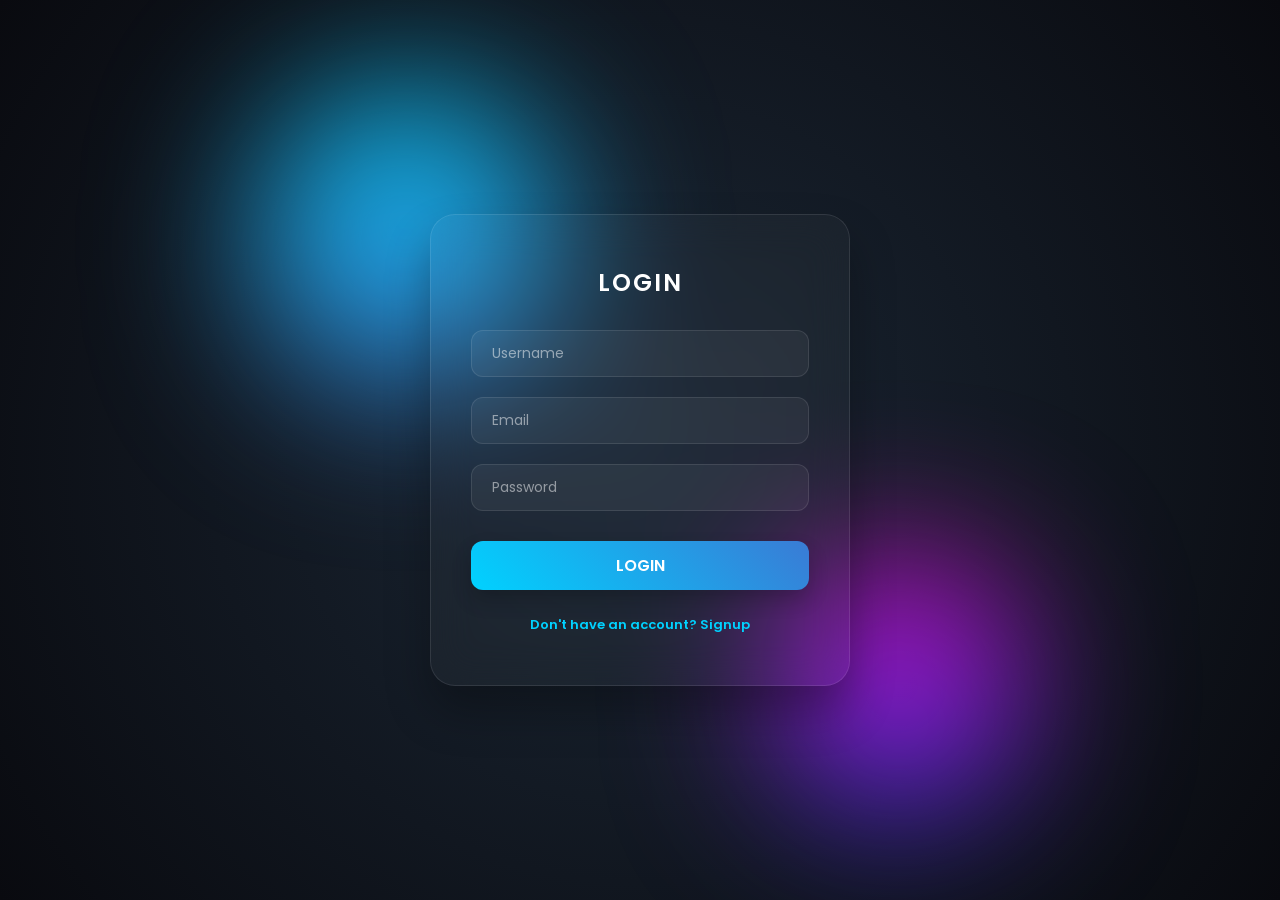
==== index.html @ 37e94e47 "frontend code" ====
<!DOCTYPE html>
<html lang="en">
<head>
    <meta charset="UTF-8">
    <meta name="viewport" content="width=device-width, initial-scale=1.0">
    <title>Login</title>
    <link rel="stylesheet" href="style.css">
</head>
<body>
    <div class="container">
  <h2>Login</h2>
  <input id="username" placeholder="Username">
  <input id="email" placeholder="Email">
  <input id="password" type="password" placeholder="Password">
  <button onclick="login()">Login</button>
  <p class="signupkey"><a href="signup.html">Don't have an account? Signup</a></p>
</div>
<script src="app.js"></script>
</body>
</html>
---- style.css ----
@import url('https://fonts.googleapis.com/css2?family=Poppins:wght@300;400;600&display=swap');

* {
    margin: 0;
    padding: 0;
    box-sizing: border-box;
    font-family: 'Poppins', sans-serif;
}

body {
    height: 100vh;
    display: flex;
    justify-content: center;
    align-items: center;
    background: radial-gradient(circle at center, #1b2735 0%, #090a0f 100%);
    overflow: hidden;
    position: relative;
}

body::before {
    content: '';
    position: absolute;
    width: 300px;
    height: 300px;
    background: linear-gradient(#00d2ff, #3a7bd5);
    border-radius: 50%;
    top: 10%;
    left: 20%;
    filter: blur(80px);
    z-index: -1;
    animation: move 10s infinite alternate;
}

body::after {
    content: '';
    position: absolute;
    width: 250px;
    height: 250px;
    background: linear-gradient(#ff00cc, #3333ff);
    border-radius: 50%;
    bottom: 10%;
    right: 20%;
    filter: blur(80px);
    z-index: -1;
    animation: move 15s infinite alternate-reverse;
}

@keyframes move {
    from { transform: translate(0, 0); }
    to { transform: translate(50px, 100px); }
}

.container {
    background: rgba(255, 255, 255, 0.03);
    backdrop-filter: blur(20px);
    -webkit-backdrop-filter: blur(20px);
    border: 1px solid rgba(255, 255, 255, 0.1);
    border-radius: 25px;
    padding: 50px 40px;
    width: 100%;
    max-width: 420px;
    box-shadow: 0 25px 45px rgba(0, 0, 0, 0.3);
    text-align: center;
    animation: fadeIn 0.8s ease-out;
}

@keyframes fadeIn {
    from { opacity: 0; transform: translateY(20px); }
    to { opacity: 1; transform: translateY(0); }
}

h2 {
    color: #fff;
    font-weight: 600;
    letter-spacing: 2px;
    margin-bottom: 30px;
    text-transform: uppercase;
}

input {
    width: 100%;
    background: rgba(255, 255, 255, 0.05);
    border: 1px solid rgba(255, 255, 255, 0.1);
    outline: none;
    padding: 12px 20px;
    border-radius: 12px;
    color: #fff;
    font-size: 14px;
    margin-bottom: 20px;
    transition: 0.3s;
}

input::placeholder {
    color: rgba(255, 255, 255, 0.5);
}

input:focus {
    background: rgba(255, 255, 255, 0.1);
    border: 1px solid #00d2ff;
    box-shadow: 0 0 15px rgba(0, 210, 255, 0.2);
}

button {
    width: 100%;
    padding: 12px;
    margin-top: 10px;
    border: none;
    border-radius: 12px;
    background: linear-gradient(45deg, #00d2ff, #3a7bd5);
    color: #fff;
    font-weight: 600;
    font-size: 16px;
    cursor: pointer;
    transition: 0.4s;
    text-transform: uppercase;
    box-shadow: 0 10px 20px rgba(0, 0, 0, 0.2);
}

button:hover {
    letter-spacing: 2px;
    box-shadow: 0 0 25px rgba(0, 210, 255, 0.5);
    transform: scale(1.02);
}

button:active {
    transform: scale(0.98);
}

p {
    margin-top: 25px;
    color: rgba(255, 255, 255, 0.6);
    font-size: 13px;
}

a {
    color: #00d2ff;
    text-decoration: none;
    font-weight: 600;
    transition: 0.3s;
}

a:hover {
    text-decoration: underline;
    color: #fff;
}

.signupkey, .loginkey {
    animation: fadeIn 1.2s ease-in;
}
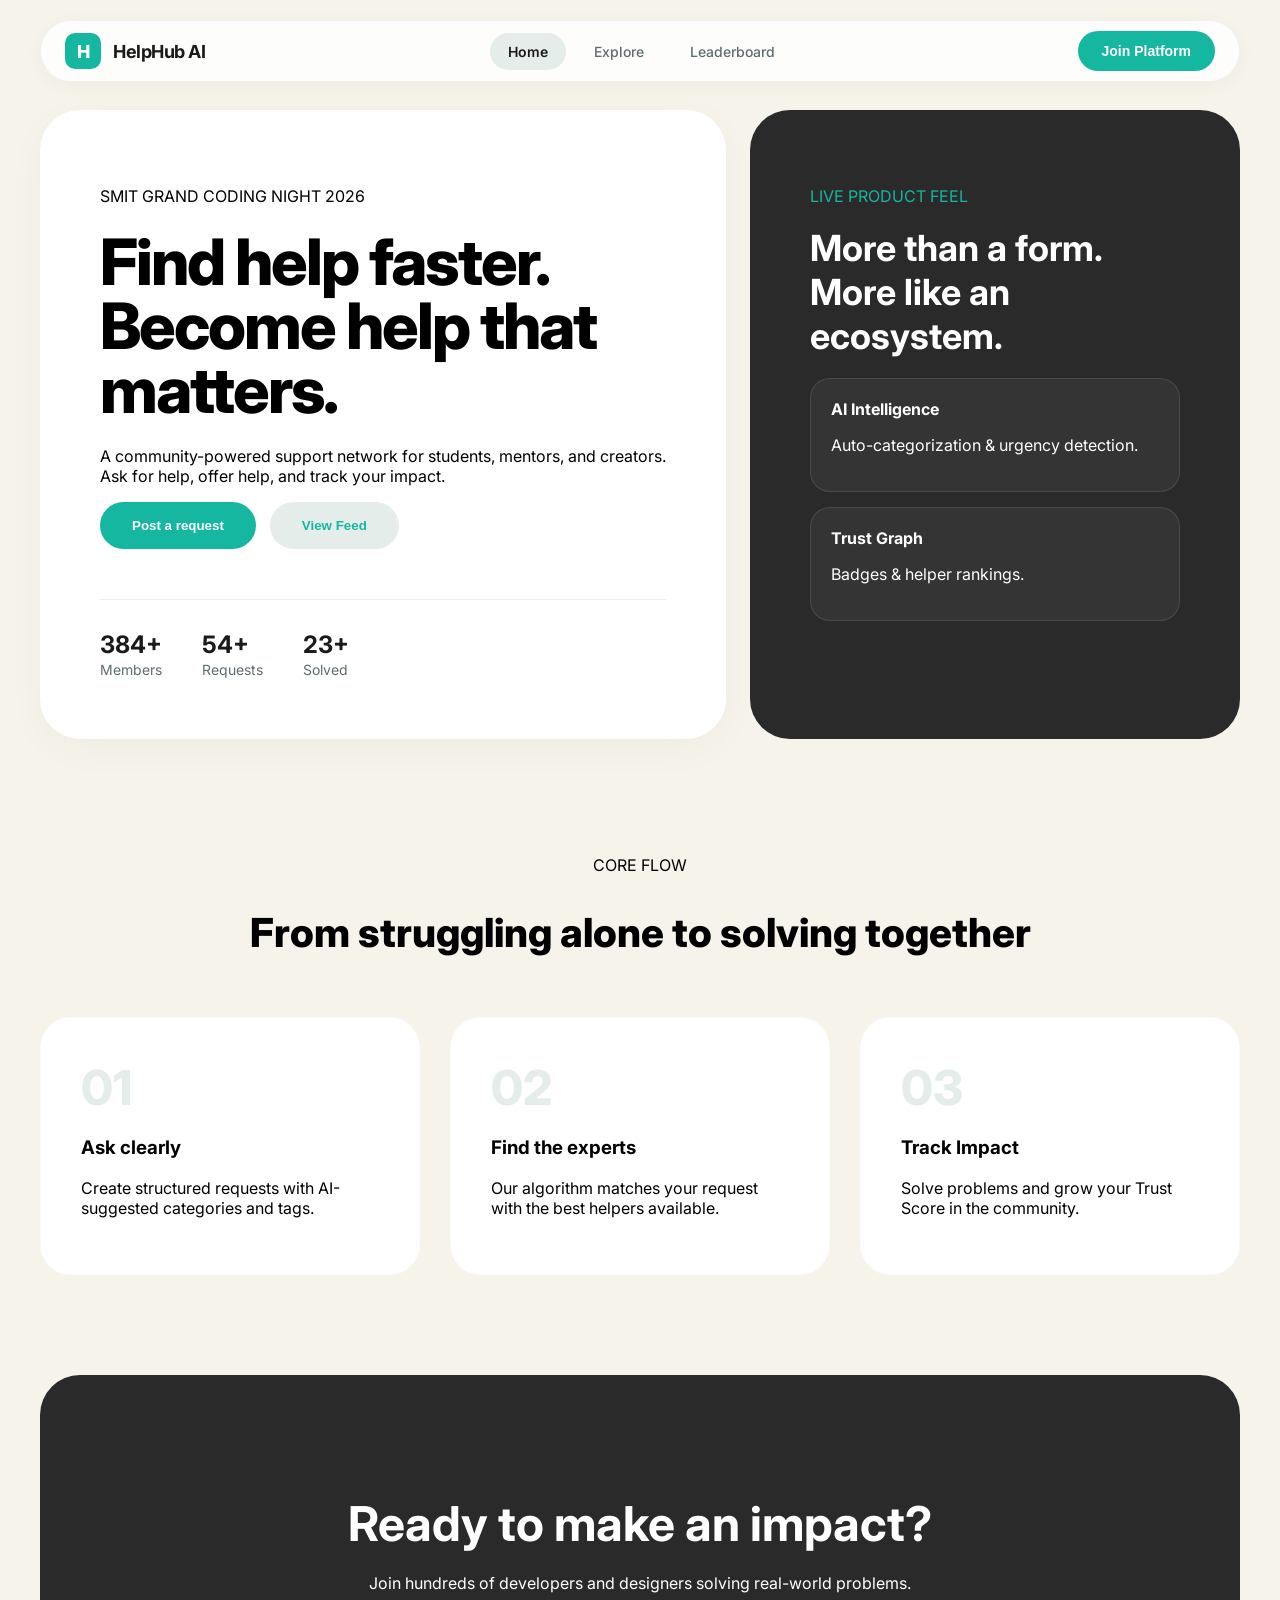
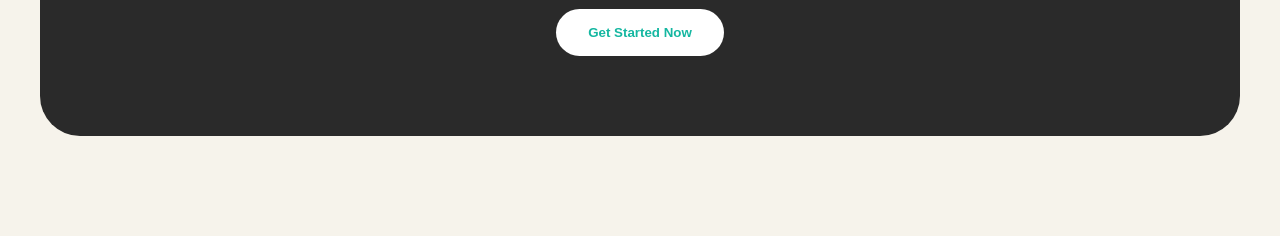
==== commit c897c8a2: "frotnend updated" ====
--- a/index.html
+++ b/index.html
@@ -3,18 +3,93 @@
 <head>
     <meta charset="UTF-8">
     <meta name="viewport" content="width=device-width, initial-scale=1.0">
-    <title>Login</title>
+    <title>HelpHub AI | Community Ecosystem</title>
     <link rel="stylesheet" href="style.css">
+    <link href="https://fonts.googleapis.com/css2?family=Inter:wght@400;600;700;800&display=swap" rel="stylesheet">
 </head>
 <body>
-    <div class="container">
-  <h2>Login</h2>
-  <input id="username" placeholder="Username">
-  <input id="email" placeholder="Email">
-  <input id="password" type="password" placeholder="Password">
-  <button onclick="login()">Login</button>
-  <p class="signupkey"><a href="signup.html">Don't have an account? Signup</a></p>
-</div>
-<script src="app.js"></script>
+
+    <nav class="navbar-wrapper container">
+        <div class="navbar-container">
+            <div class="nav-logo">
+                <div class="logo-box">H</div>
+                <span class="logo-name">HelpHub AI</span>
+            </div>
+            <div class="nav-menu">
+                <a href="index.html" class="nav-link active">Home</a>
+                <a href="explore.html" class="nav-link">Explore</a>
+                <a href="leaderboard.html" class="nav-link">Leaderboard</a>
+            </div>
+            <div class="nav-right">
+                <a href="auth.html"><button class="btn-platform">Join Platform</button></a>
+            </div>
+        </div>
+    </nav>
+
+    <section class="hero-section container">
+        <div class="hero-grid">
+            <div class="hero-main-card">
+                <p class="tag-mini">SMIT GRAND CODING NIGHT 2026</p>
+                <h1 class="display-text">Find help faster. Become help that matters.</h1>
+                <p class="hero-sub">A community-powered support network for students, mentors, and creators. Ask for help, offer help, and track your impact.</p>
+                
+                <div class="hero-btns">
+                    <button class="btn-primary"><a href="post-request.html" id="btn-1">Post a request</a></button>
+                    <button class="btn-secondary">View Feed</button>
+                </div>
+
+                <div class="hero-stats">
+                    <div class="stat-item"><strong>384+</strong><br><span>Members</span></div>
+                    <div class="stat-item"><strong>54+</strong><br><span>Requests</span></div>
+                    <div class="stat-item"><strong>23+</strong><br><span>Solved</span></div>
+                </div>
+            </div>
+
+            <div class="hero-side-card">
+                <p class="tag-mini" style="color: var(--teal-primary);">LIVE PRODUCT FEEL</p>
+                <h2>More than a form. More like an ecosystem.</h2>
+                <div class="feature-pill">
+                    <strong>AI Intelligence</strong>
+                    <p>Auto-categorization & urgency detection.</p>
+                </div>
+                <div class="feature-pill">
+                    <strong>Trust Graph</strong>
+                    <p>Badges & helper rankings.</p>
+                </div>
+            </div>
+        </div>
+    </section>
+
+    <section class="how-it-works container">
+        <p class="tag-mini" style="text-align: center;">CORE FLOW</p>
+        <h2 class="section-title">From struggling alone to solving together</h2>
+        
+        <div class="steps-grid">
+            <div class="step-card">
+                <div class="step-num">01</div>
+                <h3>Ask clearly</h3>
+                <p>Create structured requests with AI-suggested categories and tags.</p>
+            </div>
+            <div class="step-card">
+                <div class="step-num">02</div>
+                <h3>Find the experts</h3>
+                <p>Our algorithm matches your request with the best helpers available.</p>
+            </div>
+            <div class="step-card">
+                <div class="step-num">03</div>
+                <h3>Track Impact</h3>
+                <p>Solve problems and grow your Trust Score in the community.</p>
+            </div>
+        </div>
+    </section>
+
+    <section class="cta-section container">
+        <div class="cta-box">
+            <h2>Ready to make an impact?</h2>
+            <p>Join hundreds of developers and designers solving real-world problems.</p>
+            <button class="btn-primary" style="background: white; color: var(--teal-primary);">Get Started Now</button>
+        </div>
+    </section>
+
 </body>
 </html>
--- a/style.css
+++ b/style.css
@@ -1,149 +1,468 @@
-@import url('https://fonts.googleapis.com/css2?family=Poppins:wght@300;400;600&display=swap');
-
-* {
-    margin: 0;
-    padding: 0;
-    box-sizing: border-box;
-    font-family: 'Poppins', sans-serif;
-}
-
-body {
-    height: 100vh;
-    display: flex;
+:root {
+    --bg-cream: #f6f3eb;
+    --teal-primary: #15b7a1;
+    --dark-section: #2a2a2a;
+    --text-dark: #1a1a1a;
+    --text-muted: #5e6d70;
+}
+
+body { background: var(--bg-cream); font-family: 'Inter', sans-serif; overflow-x: hidden; }
+.container { max-width: 1200px; margin: 0 auto; padding: 0 20px; }
+
+/* HERO GRID */
+.hero-grid { display: grid; grid-template-columns: 1.4fr 1fr; gap: 24px; margin-top: 40px; }
+
+.hero-main-card { background: white; padding: 60px; border-radius: 40px; box-shadow: 0 10px 40px rgba(0,0,0,0.03); }
+.display-text { font-size: 64px; font-weight: 800; line-height: 1; margin: 24px 0; letter-spacing: -2px; }
+
+.hero-side-card { background: var(--dark-section); color: white; padding: 60px; border-radius: 40px; }
+.hero-side-card h2 { font-size: 36px; margin: 20px 0; }
+
+.feature-pill { background: rgba(255,255,255,0.05); padding: 20px; border-radius: 20px; margin-top: 15px; border: 1px solid rgba(255,255,255,0.1); }
+
+/* STATS */
+.hero-stats { display: flex; gap: 40px; margin-top: 50px; border-top: 1px solid #eee; padding-top: 30px; }
+.stat-item strong { font-size: 24px; color: var(--text-dark); }
+.stat-item span { color: var(--text-muted); font-size: 14px; }
+
+/* HOW IT WORKS */
+.how-it-works { padding: 100px 0; }
+.section-title { font-size: 40px; text-align: center; margin-bottom: 60px; font-weight: 800; }
+
+.steps-grid { display: grid; grid-template-columns: repeat(3, 1fr); gap: 30px; }
+.step-card { background: white; padding: 40px; border-radius: 30px; border: 1px solid rgba(0,0,0,0.02); }
+.step-num { font-size: 48px; font-weight: 800; color: #e4edea; margin-bottom: 10px; }
+
+/* CTA SECTION */
+.cta-section { margin-bottom: 100px; }
+.cta-box { background: #2A2A2A; padding: 80px; border-radius: 40px; text-align: center; color: white; }
+.cta-box h2 { font-size: 48px; margin-bottom: 20px; }
+
+/* BUTTONS */
+.btn-primary { background: var(--teal-primary); color: white; border: none; padding: 16px 32px; border-radius: 50px; font-weight: 700; cursor: pointer; }
+.btn-secondary { background: #e4edea; color: var(--teal-primary); border: none; padding: 16px 32px; border-radius: 50px; font-weight: 700; margin-left: 10px; cursor: pointer; }
+
+/* --- STICKY NAVIGATION --- */
+.navbar-wrapper {
+    position: sticky;
+    top: 20px;
+    z-index: 1000;
+    width: 100%;
+    margin-bottom: 40px;
+}
+
+.navbar-container {
+    background: rgba(255, 255, 255, 0.8); /* Glass effect */
+    backdrop-filter: blur(12px);
+    -webkit-backdrop-filter: blur(12px);
+    display: flex;
+    justify-content: space-between;
+    align-items: center;
+    padding: 10px 24px;
+    border-radius: 100px; /* Pill shape */
+    border: 1px solid rgba(0, 0, 0, 0.05);
+    box-shadow: 0 4px 20px rgba(0, 0, 0, 0.03);
+}
+
+/* Logo Section */
+.nav-logo {
+    display: flex;
+    align-items: center;
+    gap: 12px;
+    text-decoration: none;
+}
+
+.logo-box {
+    width: 36px;
+    height: 36px;
+    background-color: var(--teal-primary);
+    color: white;
+    font-weight: 800;
+    display: flex;
+    align-items: center;
     justify-content: center;
-    align-items: center;
-    background: radial-gradient(circle at center, #1b2735 0%, #090a0f 100%);
+    border-radius: 10px;
+    font-size: 18px;
+}
+
+.logo-name {
+    font-weight: 700;
+    font-size: 18px;
+    color: var(--text-dark);
+    letter-spacing: -0.5px;
+}
+
+/* Menu Links */
+.nav-menu {
+    display: flex;
+    align-items: center;
+    gap: 10px;
+}
+
+.nav-link {
+    text-decoration: none;
+    color: var(--text-muted);
+    font-size: 14px;
+    font-weight: 500;
+    padding: 10px 18px;
+    border-radius: 50px;
+    transition: all 0.3s ease;
+}
+
+.nav-link:hover {
+    color: var(--teal-primary);
+    background: rgba(21, 183, 161, 0.05);
+}
+
+.nav-link.active {
+    color: var(--text-dark);
+    background: #e4edea; /* Light teal highlight */
+    font-weight: 600;
+}
+
+/* Right Side Actions */
+.nav-right {
+    display: flex;
+    align-items: center;
+    gap: 15px;
+}
+
+.btn-platform {
+    background: var(--teal-primary);
+    color: white;
+    border: none;
+    padding: 12px 24px;
+    border-radius: 50px;
+    font-weight: 600;
+    font-size: 14px;
+    cursor: pointer;
+    transition: transform 0.2s ease, background 0.3s ease;
+}
+
+.btn-platform:hover {
+    background: #12a38f;
+    transform: translateY(-1px);
+}
+
+/* Responsive Hide Menu */
+@media (max-width: 850px) {
+    .nav-menu {
+        display: none;
+    }
+}
+
+
+/* EXPLORE PAGE LAYOUT */
+.explore-banner {
+    background-color: var(--dark-section);
+    color: white;
+    padding: 60px 40px;
+    border-radius: 32px;
+    margin-top: 20px;
+}
+
+.explore-content {
+    display: grid;
+    grid-template-columns: 320px 1fr;
+    gap: 30px;
+    margin-top: 40px;
+}
+
+.filter-sidebar {
+    background: white;
+    padding: 35px;
+    border-radius: 32px;
+    height: fit-content;
+    position: sticky;
+    top: 100px;
+    border: 1px solid rgba(0,0,0,0.03);
+}
+
+.sidebar-title { font-size: 24px; margin: 15px 0; font-weight: 800; }
+
+.filter-group { margin-top: 25px; }
+.filter-group label { display: block; font-size: 11px; font-weight: 700; color: #888; text-transform: uppercase; margin-bottom: 8px; }
+
+.custom-select, .custom-input, select {
+    width: 100%;
+    padding: 14px;
+    border-radius: 12px;
+    border: 1.5px solid #eee;
+    background: #f9f9f9;
+    font-size: 14px;
+    outline: none;
+}
+
+/* REQUEST CARDS */
+.request-card {
+    background: white;
+    padding: 30px;
+    border-radius: 30px;
+    margin-bottom: 20px;
+    border: 1px solid rgba(0,0,0,0.02);
+    box-shadow: 0 4px 20px rgba(0,0,0,0.01);
+}
+
+.card-tags { display: flex; gap: 8px; margin-bottom: 15px; }
+.badge-tech { background: #e0f2f1; color: var(--teal-primary); }
+.badge-urgency { background: #fee2e2; color: #ef4444; }
+
+.card-footer {
+    display: flex;
+    justify-content: space-between;
+    align-items: center;
+    border-top: 1px solid #f5f5f5;
+    margin-top: 20px;
+    padding-top: 20px;
+}
+
+.leaderboard-header {
+    text-align: center;
+    padding: 60px 0;
+}
+
+.leaderboard-header h1 { font-size: 48px; font-weight: 800; margin: 10px 0; }
+
+.leaderboard-container {
+    background: white;
+    padding: 20px;
+    border-radius: 32px;
     overflow: hidden;
-    position: relative;
-}
-
-body::before {
-    content: '';
-    position: absolute;
-    width: 300px;
-    height: 300px;
-    background: linear-gradient(#00d2ff, #3a7bd5);
+}
+
+.leaderboard-table {
+    width: 100%;
+    border-collapse: collapse;
+    text-align: left;
+}
+
+.leaderboard-table th {
+    padding: 20px;
+    font-size: 12px;
+    text-transform: uppercase;
+    color: #888;
+    border-bottom: 1px solid #eee;
+}
+
+.leaderboard-table td {
+    padding: 20px;
+    border-bottom: 1px solid #f9f9f9;
+    font-size: 15px;
+}
+
+.rank-badge {
+    width: 30px;
+    height: 30px;
+    background: #f0fdfa;
+    color: var(--teal-primary);
     border-radius: 50%;
-    top: 10%;
-    left: 20%;
-    filter: blur(80px);
-    z-index: -1;
-    animation: move 10s infinite alternate;
-}
-
-body::after {
-    content: '';
-    position: absolute;
-    width: 250px;
-    height: 250px;
-    background: linear-gradient(#ff00cc, #3333ff);
-    border-radius: 50%;
-    bottom: 10%;
-    right: 20%;
-    filter: blur(80px);
-    z-index: -1;
-    animation: move 15s infinite alternate-reverse;
-}
-
-@keyframes move {
-    from { transform: translate(0, 0); }
-    to { transform: translate(50px, 100px); }
-}
-
-.container {
-    background: rgba(255, 255, 255, 0.03);
-    backdrop-filter: blur(20px);
-    -webkit-backdrop-filter: blur(20px);
-    border: 1px solid rgba(255, 255, 255, 0.1);
-    border-radius: 25px;
-    padding: 50px 40px;
+    display: flex;
+    align-items: center;
+    justify-content: center;
+    font-weight: 800;
+}
+
+.trust-score-pill {
+    background: #15b7a1;
+    color: white;
+    padding: 4px 12px;
+    border-radius: 50px;
+    font-weight: 700;
+}
+
+.skill-chip {
+    background: #f3f4f6;
+    padding: 4px 8px;
+    border-radius: 6px;
+    font-size: 11px;
+    margin-right: 4px;
+}
+
+#btn-1{
+    color: white;
+    font-weight: 800;
+    text-decoration: none;
+}
+
+/* --- POST REQUEST FORM STYLING --- */
+
+/* Form Container limits */
+.post-form-container {
+    max-width: 800px;
+    margin: 60px auto;
+}
+
+/* Specific styling for the Post Card */
+.post-card {
+    background: #ffffff;
+    padding: 50px;
+    border-radius: 40px;
+    border: 1px solid rgba(0, 0, 0, 0.04);
+    box-shadow: 0 20px 50px rgba(0, 0, 0, 0.02);
+}
+
+/* Labels and Inputs */
+.form-group {
+    margin-bottom: 25px;
+}
+
+.form-group label {
+    display: block;
+    font-size: 12px;
+    font-weight: 700;
+    color: var(--text-muted);
+    text-transform: uppercase;
+    margin-bottom: 10px;
+    letter-spacing: 0.5px;
+}
+
+/* Modern Input Styling */
+.custom-input, 
+.custom-select, 
+textarea {
+    width: 100%;
+    padding: 16px 20px;
+    background: #fcfcfc;
+    border: 1.5px solid #eee;
+    border-radius: 16px;
+    font-size: 15px;
+    font-weight: 500;
+    color: var(--text-dark);
+    transition: all 0.3s ease;
+    outline: none;
+}
+
+.custom-input:focus, 
+.custom-select:focus, 
+textarea:focus {
+    border-color: var(--teal-primary);
+    background: #ffffff;
+    box-shadow: 0 0 0 4px rgba(21, 183, 161, 0.05);
+}
+
+/* Textarea height fix */
+textarea {
+    min-height: 160px;
+    line-height: 1.6;
+}
+
+/* Grid for smaller inputs (Urgency & Location) */
+.form-row {
+    display: grid;
+    grid-template-columns: 1fr 1fr;
+    gap: 20px;
+}
+
+/* Submit Button Override for Form */
+.btn-submit-full {
+    width: 100%;
+    background: var(--teal-primary);
+    color: white;
+    padding: 20px;
+    border: none;
+    border-radius: 18px;
+    font-size: 16px;
+    font-weight: 700;
+    cursor: pointer;
+    margin-top: 20px;
+    transition: all 0.3s ease;
+}
+
+.btn-submit-full:hover {
+    background: var(--dark-section);
+    transform: translateY(-2px);
+    box-shadow: 0 10px 25px rgba(0, 0, 0, 0.1);
+}
+
+/* Success/Error Message Styling */
+#responseMsg {
+    padding: 15px;
+    border-radius: 12px;
+    font-size: 14px;
+    margin-top: 20px;
+    display: none; /* JS will handle display */
+}
+
+/* Tablet Responsive */
+@media (max-width: 600px) {
+    .form-row {
+        grid-template-columns: 1fr;
+    }
+    .post-card {
+        padding: 30px 20px;
+    }
+}
+
+/* --- AUTH PAGE (LOGIN & SIGNUP) STYLING --- */
+
+/* Centering the card on the screen */
+.auth-wrapper {
+    display: flex;
+    align-items: center;
+    justify-content: center;
+    min-height: 85vh; /* Thora gap top/bottom se */
+    padding: 20px;
+}
+
+/* Auth Card - */
+.auth-card {
+    background: #ffffff;
     width: 100%;
     max-width: 420px;
-    box-shadow: 0 25px 45px rgba(0, 0, 0, 0.3);
+    padding: 40px;
+    border-radius: 32px;
+    box-shadow: 0 20px 60px rgba(0, 0, 0, 0.05);
+    border: 1px solid rgba(0, 0, 0, 0.03);
+}
+
+.auth-card h2 {
+    font-size: 28px;
+    font-weight: 800;
+    margin-bottom: 10px;
+    color: var(--text-dark);
+    letter-spacing: -1px;
+}
+
+.auth-card p {
+    color: var(--text-muted);
+    font-size: 14px;
+    margin-bottom: 30px;
+}
+
+/* Input Spacing specifically for Auth */
+.auth-form .custom-input {
+    margin-bottom: 15px;
+    display: block;
+}
+
+/* Link Styling */
+.auth-card a {
+    color: var(--teal-primary);
+    text-decoration: none;
+    font-weight: 700;
+    transition: 0.3s;
+}
+
+.auth-card a:hover {
+    text-decoration: underline;
+}
+
+/* Switcher text (Don't have an account?) */
+.auth-switch {
+    margin-top: 25px;
     text-align: center;
-    animation: fadeIn 0.8s ease-out;
-}
-
-@keyframes fadeIn {
-    from { opacity: 0; transform: translateY(20px); }
-    to { opacity: 1; transform: translateY(0); }
-}
-
-h2 {
-    color: #fff;
+    font-size: 14px;
+    color: var(--text-muted);
+    border-top: 1px solid #f0f0f0;
+    padding-top: 20px;
+}
+
+/* Feedback Message (Success/Error) */
+#authMsg {
+    margin-top: 20px;
+    padding: 12px;
+    border-radius: 12px;
+    font-size: 13px;
     font-weight: 600;
-    letter-spacing: 2px;
-    margin-bottom: 30px;
-    text-transform: uppercase;
-}
-
-input {
-    width: 100%;
-    background: rgba(255, 255, 255, 0.05);
-    border: 1px solid rgba(255, 255, 255, 0.1);
-    outline: none;
-    padding: 12px 20px;
-    border-radius: 12px;
-    color: #fff;
-    font-size: 14px;
-    margin-bottom: 20px;
-    transition: 0.3s;
-}
-
-input::placeholder {
-    color: rgba(255, 255, 255, 0.5);
-}
-
-input:focus {
-    background: rgba(255, 255, 255, 0.1);
-    border: 1px solid #00d2ff;
-    box-shadow: 0 0 15px rgba(0, 210, 255, 0.2);
-}
-
-button {
-    width: 100%;
-    padding: 12px;
-    margin-top: 10px;
-    border: none;
-    border-radius: 12px;
-    background: linear-gradient(45deg, #00d2ff, #3a7bd5);
-    color: #fff;
-    font-weight: 600;
-    font-size: 16px;
-    cursor: pointer;
-    transition: 0.4s;
-    text-transform: uppercase;
-    box-shadow: 0 10px 20px rgba(0, 0, 0, 0.2);
-}
-
-button:hover {
-    letter-spacing: 2px;
-    box-shadow: 0 0 25px rgba(0, 210, 255, 0.5);
-    transform: scale(1.02);
-}
-
-button:active {
-    transform: scale(0.98);
-}
-
-p {
-    margin-top: 25px;
-    color: rgba(255, 255, 255, 0.6);
-    font-size: 13px;
-}
-
-a {
-    color: #00d2ff;
-    text-decoration: none;
-    font-weight: 600;
-    transition: 0.3s;
-}
-
-a:hover {
-    text-decoration: underline;
-    color: #fff;
-}
-
-.signupkey, .loginkey {
-    animation: fadeIn 1.2s ease-in;
+    display: none; /* Initially hidden */
 }
